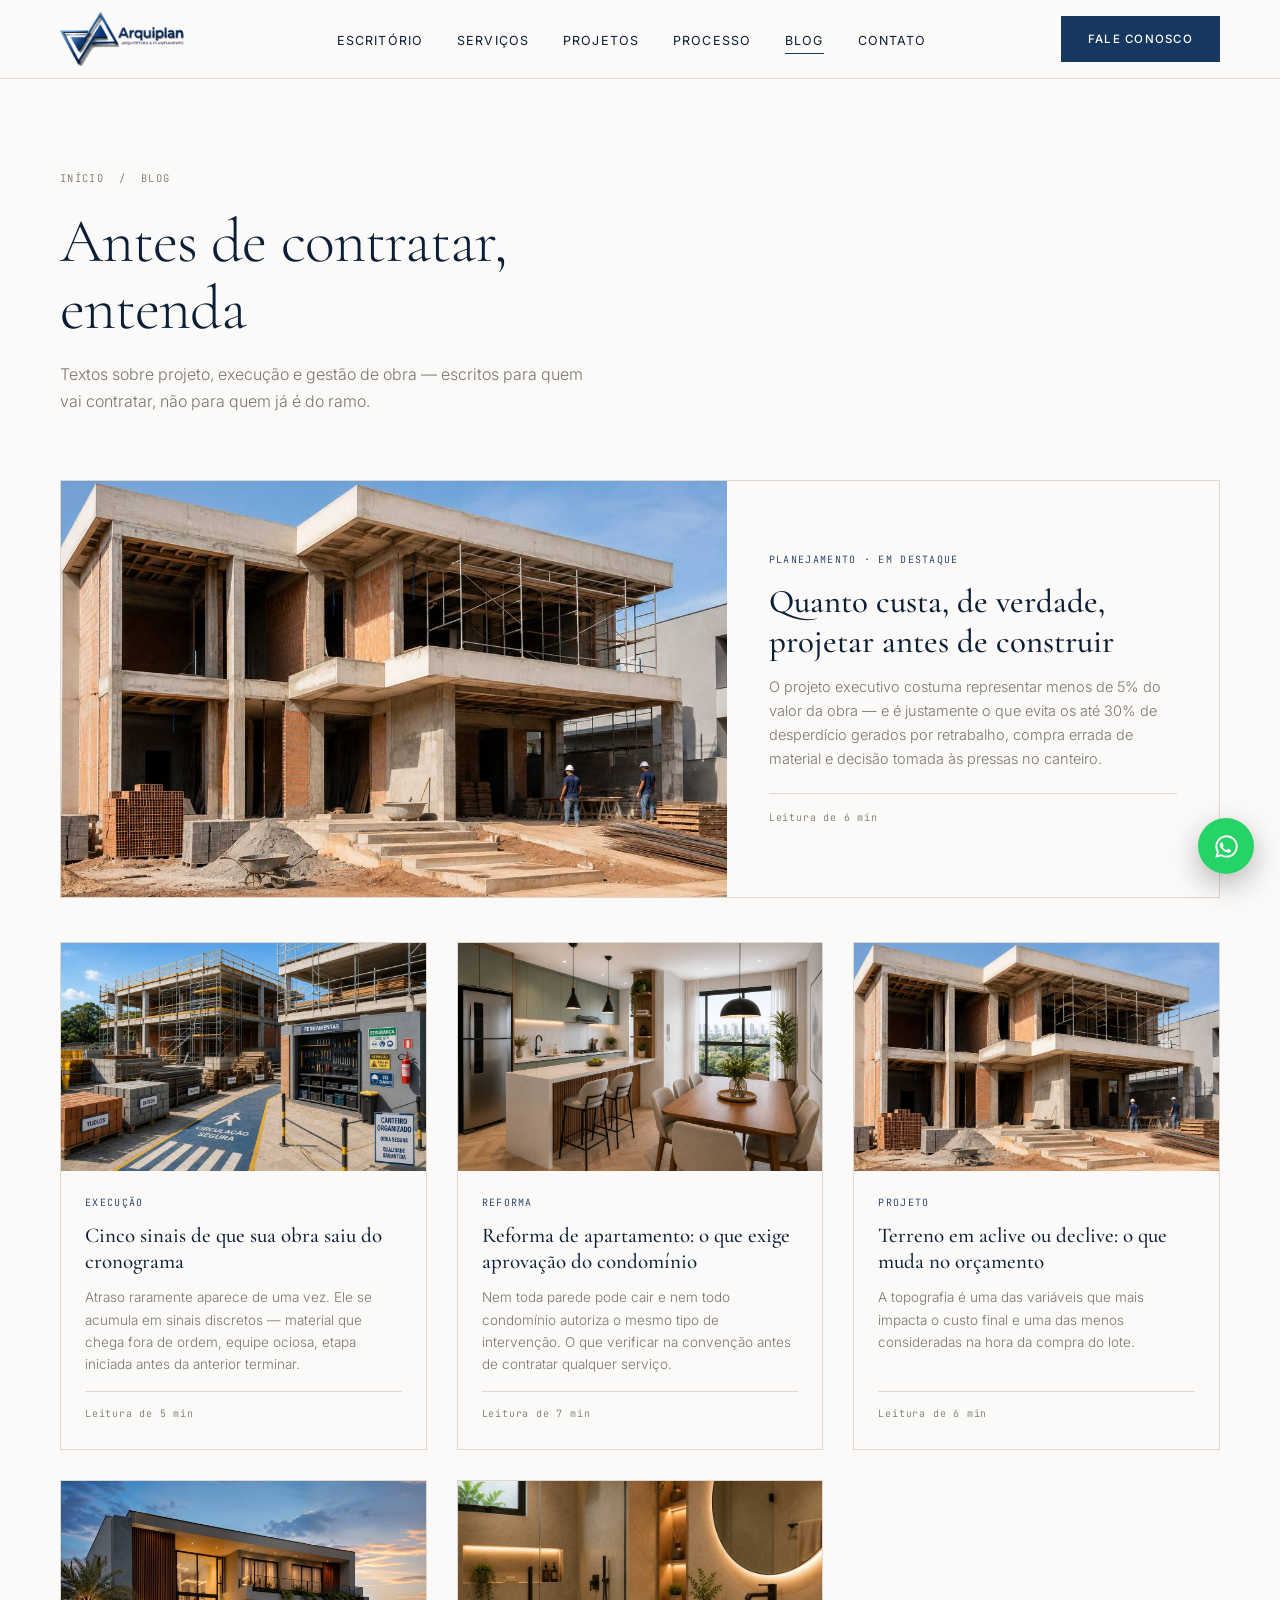
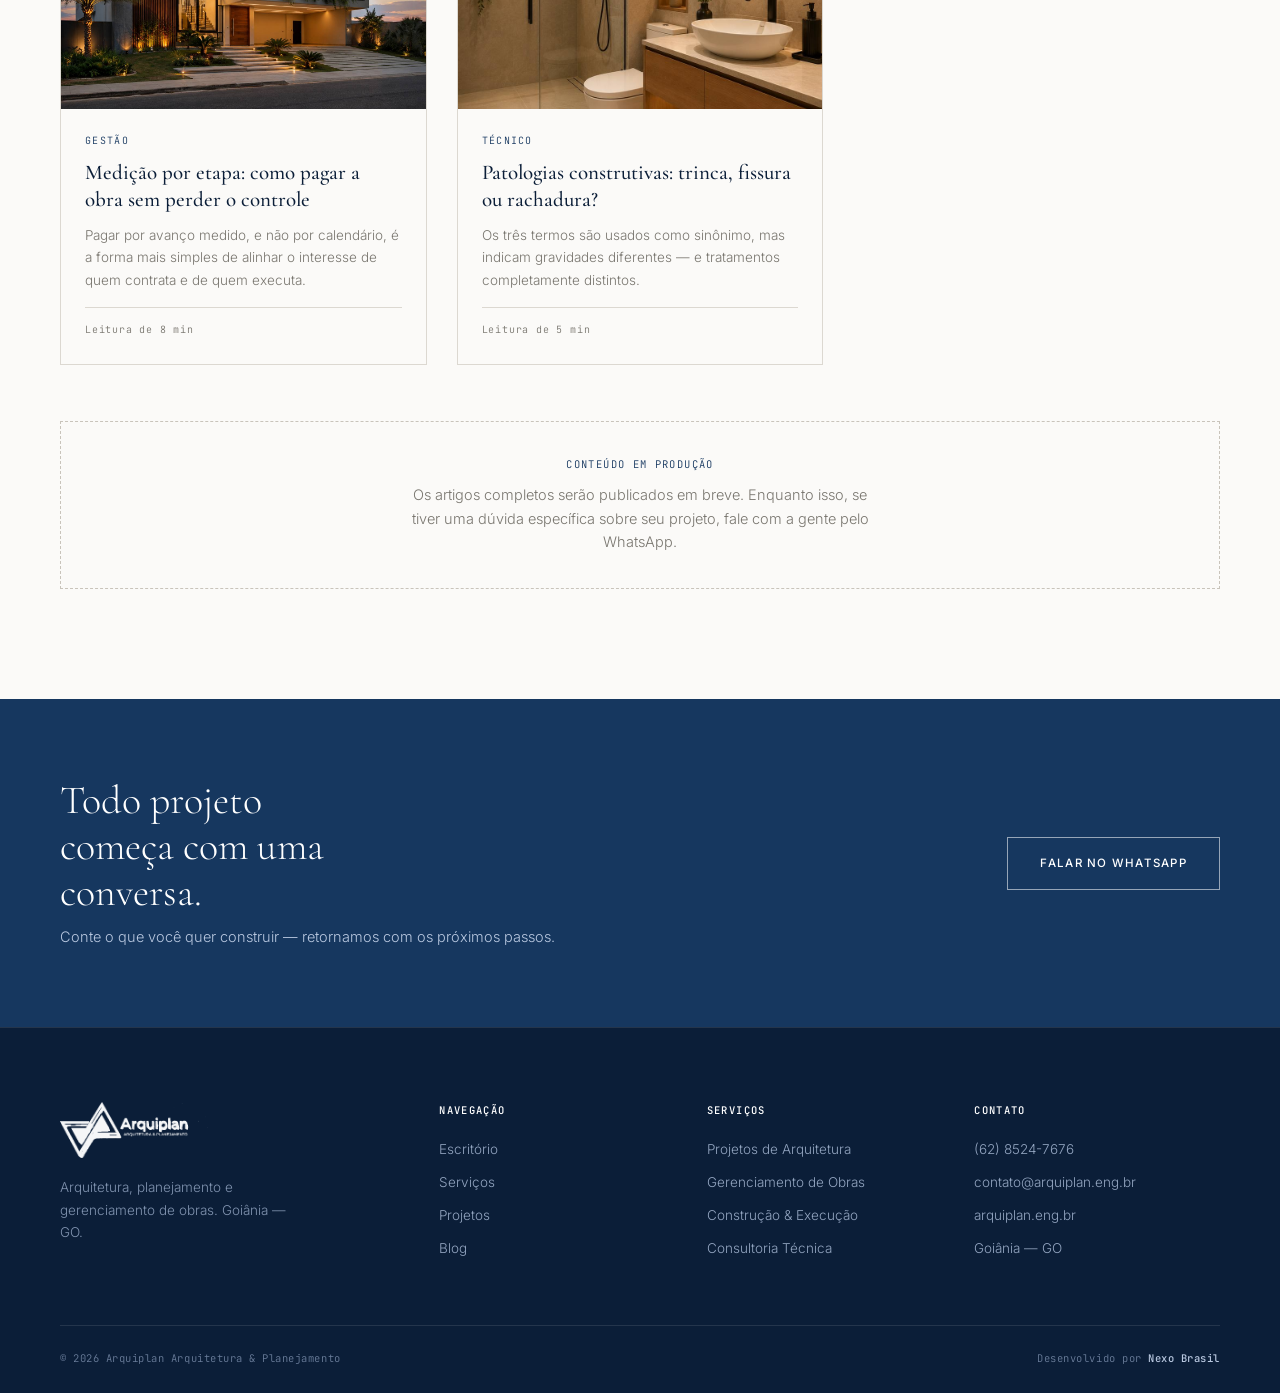
==== blog.html @ 63034d06 "Add Arquiplan site (index + blog)" ====
<!DOCTYPE html>
<html lang="pt-BR">
<head>
<meta charset="UTF-8">
<meta name="viewport" content="width=device-width, initial-scale=1.0">
<title>Blog — Arquiplan Arquitetura &amp; Planejamento</title>
<meta name="description" content="Artigos sobre projeto, execução e gestão de obras. Arquiplan — Goiânia.">
<link rel="preconnect" href="https://fonts.googleapis.com">
<link href="https://fonts.googleapis.com/css2?family=Cormorant+Garamond:ital,wght@0,300;0,400;0,500;0,600;1,300;1,400&family=Inter:wght@300;400;500;600&family=JetBrains+Mono:wght@400;500&display=swap" rel="stylesheet">
<style>

:root{
  --navy:#16375F; --navy-d:#0B1E38; --navy-l:#2E5B94;
  --paper:#FBFAF8; --paper-2:#F2F0EC; --line:#DCD8D1; --line-2:#C9C4BB;
  --ink:#1C1F24; 
  --muted:#79766F;
  --serif:'Cormorant Garamond',Georgia,serif;
  --sans:'Inter',-apple-system,sans-serif;
  --mono:'JetBrains Mono',monospace;
}
*{margin:0;padding:0;box-sizing:border-box}
html{scroll-behavior:smooth}
body{font-family:var(--sans);background:var(--paper);color:var(--ink);line-height:1.65;font-weight:300;overflow-x:hidden;-webkit-font-smoothing:antialiased}
img{max-width:100%;display:block}
a{text-decoration:none;color:inherit}
.wrap{max-width:1240px;margin:0 auto;padding:0 40px}
::selection{background:var(--navy);color:#fff}

/* ---- malha de prancha ---- */
.blueprint{position:absolute;inset:0;pointer-events:none;opacity:.055;
  background-image:linear-gradient(var(--navy) .5px,transparent .5px),linear-gradient(90deg,var(--navy) .5px,transparent .5px);
  background-size:48px 48px}

/* ---- índice técnico (numeração) ---- */
.idx{font-family:var(--mono);font-size:11px;letter-spacing:.12em;color:var(--navy);opacity:.75;font-weight:500}

/* ---- HEADER ---- */
header{position:fixed;top:0;left:0;right:0;z-index:100;background:rgba(251,250,248,.94);backdrop-filter:blur(12px);border-bottom:1px solid var(--line);transition:.3s}
.nav{display:flex;align-items:center;justify-content:space-between;max-width:1240px;margin:0 auto;padding:12px 40px;gap:24px}
.brand img{height:54px;width:auto}
nav ul{list-style:none;display:flex;gap:34px}
nav a{font-size:12.5px;letter-spacing:.09em;text-transform:uppercase;font-weight:400;color:var(--navy-d);position:relative;padding:6px 0;white-space:nowrap}
nav a::after{content:'';position:absolute;left:0;bottom:0;width:0;height:1px;background:var(--navy);transition:.35s}
nav a:hover::after,nav a.on::after{width:100%}
.btn{display:inline-flex;align-items:center;gap:9px;padding:13px 26px;font-size:11.5px;font-weight:500;letter-spacing:.11em;text-transform:uppercase;transition:.28s;border:1px solid transparent;font-family:var(--sans);cursor:pointer}
.b-solid{background:var(--navy);color:#fff}
.b-solid:hover{background:var(--navy-d)}
.b-line{border-color:var(--navy);color:var(--navy)}
.b-line:hover{background:var(--navy);color:#fff}
.b-white{border-color:rgba(255,255,255,.55);color:#fff}
.b-white:hover{background:#fff;color:var(--navy)}
.burger{display:none;flex-direction:column;gap:5px;cursor:pointer;padding:6px}
.burger span{width:22px;height:1.5px;background:var(--navy-d)}

/* ---- HERO ---- */
.hero{position:relative;min-height:100vh;display:flex;align-items:flex-end;padding-top:80px;overflow:hidden}
.hero-bg{position:absolute;inset:0;z-index:0}
.hero-bg img{width:100%;height:100%;object-fit:cover}
.hero-bg::after{content:'';position:absolute;inset:0;background:linear-gradient(180deg,rgba(11,30,56,.55) 0%,rgba(11,30,56,.25) 35%,rgba(11,30,56,.82) 100%)}
.hero-in{position:relative;z-index:2;width:100%;padding:0 40px 74px;max-width:1240px;margin:0 auto}
.hero-tag{display:flex;align-items:center;gap:14px;margin-bottom:26px}
.hero-tag span{font-family:var(--mono);font-size:11px;letter-spacing:.2em;text-transform:uppercase;color:#C3D2E6}
.hero-tag i{display:block;width:44px;height:1px;background:#C3D2E6;opacity:.7}
.hero h1{font-family:var(--serif);font-weight:300;font-size:clamp(40px,6vw,76px);color:#fff;line-height:1.04;letter-spacing:-.015em;max-width:15ch;margin-bottom:26px}
.hero h1 em{font-style:italic;color:#DCC79A}
.hero p{color:#D5DEEA;font-size:16.5px;max-width:52ch;margin-bottom:38px;font-weight:300}
.hero-cta{display:flex;gap:14px;flex-wrap:wrap}
.scroll-hint{position:absolute;right:22px;bottom:100px;z-index:3;writing-mode:vertical-rl;font-family:var(--mono);font-size:10.5px;letter-spacing:.24em;text-transform:uppercase;color:rgba(255,255,255,.6)}

/* ---- faixa de dados ---- */
.strip{background:var(--navy-d);border-top:1px solid rgba(255,255,255,.1)}
.strip .wrap{display:grid;grid-template-columns:repeat(4,1fr);gap:1px;background:rgba(255,255,255,.08);padding:0}
.st{background:var(--navy-d);padding:26px 26px}
.st b{display:block;font-family:var(--serif);font-size:31px;color:#fff;font-weight:400;line-height:1}
.st span{font-family:var(--mono);font-size:10px;letter-spacing:.13em;text-transform:uppercase;color:#8FA3BF;margin-top:7px;display:block}

/* ---- SECTION ---- */
section{padding:118px 0;position:relative}
.shead{display:grid;grid-template-columns:auto 1fr;gap:34px;align-items:start;margin-bottom:58px}
.shead .num{font-family:var(--mono);font-size:11.5px;letter-spacing:.1em;color:var(--navy);padding-top:12px;border-top:1px solid var(--navy);opacity:.8}
.shead h2{font-family:var(--serif);font-size:clamp(30px,4vw,46px);font-weight:300;color:var(--navy-d);line-height:1.12;letter-spacing:-.01em;max-width:20ch}
.shead p{color:var(--muted);font-size:15.5px;margin-top:16px;max-width:56ch}

/* ---- SOBRE ---- */
#sobre{background:var(--paper)}
.sobre{display:grid;grid-template-columns:1.05fr .95fr;gap:76px;align-items:center}
.sobre-txt p{color:#4A4F57;margin-bottom:17px;font-size:15.5px}
.fig{position:relative}
.fig img{width:100%}
.fig figcaption{font-family:var(--mono);font-size:10.5px;letter-spacing:.09em;color:var(--muted);margin-top:12px;text-transform:uppercase}
.fig::before{content:'';position:absolute;top:-14px;left:-14px;width:64px;height:64px;border-top:1px solid var(--navy);border-left:1px solid var(--navy);opacity:.5}
.fig::after{content:'';position:absolute;bottom:26px;right:-14px;width:64px;height:64px;border-bottom:1px solid var(--navy);border-right:1px solid var(--navy);opacity:.5}
.pillars3{display:grid;grid-template-columns:repeat(3,1fr);gap:26px;margin-top:38px;padding-top:30px;border-top:1px solid var(--line)}
.pillars3 b{display:block;font-family:var(--serif);font-size:22px;font-weight:500;color:var(--navy);margin-bottom:4px}
.pillars3 span{font-family:var(--mono);font-size:10px;letter-spacing:.1em;text-transform:uppercase;color:var(--muted)}

/* ---- SERVICOS ---- */
#servicos{background:var(--paper-2)}
.srv{display:grid;grid-template-columns:repeat(2,1fr);gap:1px;background:var(--line)}
.srv-i{background:var(--paper);padding:44px 40px;position:relative;transition:.3s;min-height:250px;display:flex;flex-direction:column}
.srv-i:hover{background:#fff}
.srv-i .idx{margin-bottom:20px}
.srv-i h3{font-family:var(--serif);font-size:26px;font-weight:500;color:var(--navy-d);margin-bottom:12px}
.srv-i p{color:var(--muted);font-size:14.5px;flex:1}
.srv-i .glyph{position:absolute;top:36px;right:36px;opacity:.16}

/* ---- OBRAS ---- */
#obras{background:var(--paper)}
.filters{display:flex;gap:0;margin-bottom:40px;border-bottom:1px solid var(--line)}
.fb{padding:12px 22px;font-family:var(--mono);font-size:11px;letter-spacing:.1em;text-transform:uppercase;color:var(--muted);cursor:pointer;border-bottom:1px solid transparent;margin-bottom:-1px;transition:.25s}
.fb.on,.fb:hover{color:var(--navy);border-bottom-color:var(--navy)}
.proj{display:grid;grid-template-columns:repeat(2,1fr);gap:34px}
.pc{cursor:pointer;position:relative;background:var(--paper)}
.pc-img{position:relative;overflow:hidden;aspect-ratio:16/10;background:var(--paper-2)}
.pc-img img{width:100%;height:100%;object-fit:cover;transition:transform .8s cubic-bezier(.2,.7,.3,1)}
.pc:hover .pc-img img{transform:scale(1.045)}
.pc-badge{position:absolute;top:0;left:0;background:var(--navy);color:#fff;font-family:var(--mono);font-size:9.5px;letter-spacing:.13em;text-transform:uppercase;padding:7px 13px;z-index:2}
.pc-n{position:absolute;bottom:0;right:0;background:rgba(251,250,248,.94);font-family:var(--mono);font-size:10px;letter-spacing:.1em;color:var(--navy);padding:7px 12px;z-index:2}
.pc-b{padding:20px 2px 0;display:flex;justify-content:space-between;align-items:flex-start;gap:16px;border-top:1px solid var(--line);margin-top:16px}
.pc-b h3{font-family:var(--serif);font-size:24px;font-weight:500;color:var(--navy-d);line-height:1.2}
.pc-b .meta{font-family:var(--mono);font-size:10.5px;letter-spacing:.07em;color:var(--muted);margin-top:6px;text-transform:uppercase}
.pc-b .go{font-family:var(--mono);font-size:10.5px;letter-spacing:.1em;color:var(--navy);white-space:nowrap;padding-top:6px}

/* ---- LIGHTBOX ---- */
.lb{position:fixed;inset:0;background:#0B1E38;z-index:200;display:none;flex-direction:column}
.lb.on{display:flex}
.lb-top{display:flex;justify-content:space-between;align-items:center;padding:22px 40px;border-bottom:1px solid rgba(255,255,255,.13);flex-wrap:wrap;gap:12px}
.lb-top h3{font-family:var(--serif);font-size:25px;color:#fff;font-weight:400}
.lb-top .m{font-family:var(--mono);font-size:10.5px;letter-spacing:.1em;color:#8FA3BF;text-transform:uppercase;margin-top:3px}
.lb-x{background:none;border:1px solid rgba(255,255,255,.35);color:#fff;width:42px;height:42px;font-size:19px;cursor:pointer;transition:.25s;flex-shrink:0}
.lb-x:hover{background:#fff;color:var(--navy-d)}
.lb-stage{flex:1;display:flex;align-items:center;justify-content:center;padding:26px 40px;min-height:0;position:relative}
.lb-stage img{max-width:100%;max-height:100%;object-fit:contain}
.lb-nav{background:rgba(255,255,255,.1);border:none;color:#fff;width:46px;height:46px;font-size:20px;cursor:pointer;position:absolute;top:50%;transform:translateY(-50%);transition:.25s}
.lb-nav:hover{background:rgba(255,255,255,.25)}
.lb-nav.prev{left:14px}.lb-nav.next{right:14px}
.lb-thumbs{display:flex;gap:9px;padding:16px 40px 26px;overflow-x:auto;justify-content:center;flex-wrap:wrap}
.lb-thumbs img{width:80px;height:54px;object-fit:cover;opacity:.4;cursor:pointer;transition:.25s;border:1px solid transparent}
.lb-thumbs img.on,.lb-thumbs img:hover{opacity:1;border-color:#fff}

/* ---- PROCESSO ---- */
#processo{background:var(--navy-d);color:#fff;overflow:hidden}
#processo .shead h2{color:#fff}
#processo .shead .num{color:#DCC79A;border-color:#DCC79A}
#processo .shead p{color:#9DB0CA}
.steps{display:grid;grid-template-columns:repeat(4,1fr);gap:1px;background:rgba(255,255,255,.14);border-top:1px solid rgba(255,255,255,.14)}
.step{background:var(--navy-d);padding:34px 26px 30px}
.step .n{font-family:var(--mono);font-size:11px;color:#DCC79A;letter-spacing:.12em;margin-bottom:16px}
.step h4{font-family:var(--serif);font-size:22px;font-weight:400;margin-bottom:9px}
.step p{color:#9DB0CA;font-size:13.5px}

/* ---- CTA ---- */
.cta{background:var(--navy);padding:84px 0;position:relative;overflow:hidden}
.cta .wrap{display:flex;justify-content:space-between;align-items:center;gap:34px;flex-wrap:wrap;position:relative;z-index:2}
.cta h3{font-family:var(--serif);font-size:clamp(27px,3.4vw,40px);color:#fff;font-weight:300;max-width:17ch;line-height:1.15}
.cta p{color:#B9C8E0;margin-top:10px;font-size:14.5px}

/* ---- FOOTER ---- */
footer{background:var(--navy-d);color:#93A5C0;padding:74px 0 26px;border-top:1px solid rgba(255,255,255,.1)}
.fg{display:grid;grid-template-columns:1.5fr 1fr 1fr 1.1fr;gap:44px;margin-bottom:54px}
.fg img{height:56px;margin-bottom:18px;opacity:.96}
.fg p{font-size:13.5px;max-width:30ch;color:#8093AF}
footer h4{color:#fff;font-family:var(--mono);font-size:10.5px;letter-spacing:.13em;text-transform:uppercase;margin-bottom:18px;font-weight:500}
footer ul{list-style:none}
footer li{margin-bottom:11px;font-size:13.5px}
footer a:hover{color:#fff}
.fb2{border-top:1px solid rgba(255,255,255,.1);padding-top:24px;display:flex;justify-content:space-between;gap:12px;flex-wrap:wrap;font-family:var(--mono);font-size:10.5px;letter-spacing:.05em;color:#6B7E9B}
.fb2 b{color:#B9C8E0;font-weight:500}


/* ---- BLOG ---- */
#blog{background:var(--paper-2)}
.bgrid{display:grid;grid-template-columns:repeat(3,1fr);gap:30px}
.bpost{background:var(--paper);border:1px solid var(--line);display:flex;flex-direction:column;transition:.3s}
.bpost:hover{background:#fff;transform:translateY(-3px)}
.bpost .im{aspect-ratio:16/10;overflow:hidden;background:var(--paper-2)}
.bpost .im img{width:100%;height:100%;object-fit:cover;transition:transform .7s cubic-bezier(.2,.7,.3,1)}
.bpost:hover .im img{transform:scale(1.05)}
.bpost .bd{padding:24px 24px 26px;display:flex;flex-direction:column;flex:1}
.bpost .cat{font-family:var(--mono);font-size:10px;letter-spacing:.13em;text-transform:uppercase;color:var(--navy);margin-bottom:11px}
.bpost h3{font-family:var(--serif);font-size:21px;font-weight:500;color:var(--navy-d);line-height:1.28;margin-bottom:10px}
.bpost p{color:var(--muted);font-size:13.5px;flex:1}
.bpost .dt{font-family:var(--mono);font-size:10px;letter-spacing:.08em;color:var(--muted);margin-top:16px;padding-top:14px;border-top:1px solid var(--line)}

/* ---- CONTATO / FORM ---- */
#contato-sec{background:var(--paper)}
.ct{display:grid;grid-template-columns:.85fr 1.15fr;gap:66px;align-items:start}
.ct-info h3{font-family:var(--serif);font-size:27px;font-weight:400;color:var(--navy-d);margin-bottom:16px;line-height:1.25}
.ct-info>p{color:var(--muted);font-size:14.5px;margin-bottom:32px}
.ct-item{padding:17px 0;border-top:1px solid var(--line)}
.ct-item .k{font-family:var(--mono);font-size:10px;letter-spacing:.12em;text-transform:uppercase;color:var(--muted);margin-bottom:5px}
.ct-item .v{font-size:15px;color:var(--navy-d)}
.ct-item a:hover{color:var(--navy)}
form{display:grid;grid-template-columns:1fr 1fr;gap:20px}
.f-full{grid-column:1/-1}
.fld label{display:block;font-family:var(--mono);font-size:10px;letter-spacing:.12em;text-transform:uppercase;color:var(--muted);margin-bottom:8px}
.fld input,.fld select,.fld textarea{width:100%;background:transparent;border:none;border-bottom:1px solid var(--line-2);padding:11px 2px;font-family:var(--sans);font-size:15px;color:var(--ink);font-weight:300;transition:.25s;border-radius:0}
.fld textarea{resize:vertical;min-height:88px}
.fld input:focus,.fld select:focus,.fld textarea:focus{outline:none;border-bottom-color:var(--navy)}
.fld input::placeholder,.fld textarea::placeholder{color:#B4AFA6}
.fld select{cursor:pointer;-webkit-appearance:none;appearance:none;
  background-image:linear-gradient(45deg,transparent 50%,var(--navy) 50%),linear-gradient(135deg,var(--navy) 50%,transparent 50%);
  background-position:calc(100% - 13px) 19px,calc(100% - 8px) 19px;background-size:5px 5px;background-repeat:no-repeat}
.fld.err input,.fld.err select,.fld.err textarea{border-bottom-color:#B4463C}
.fld .msg{font-family:var(--mono);font-size:10px;color:#B4463C;margin-top:6px;display:none;letter-spacing:.05em}
.fld.err .msg{display:block}
.f-note{font-family:var(--mono);font-size:10px;letter-spacing:.05em;color:var(--muted);line-height:1.7}
@media(max-width:1000px){.bgrid{grid-template-columns:1fr}.ct{grid-template-columns:1fr;gap:44px}}
@media(max-width:640px){form{grid-template-columns:1fr}}

/* ---- WA ---- */
.wa{position:fixed;right:26px;bottom:26px;z-index:90;width:56px;height:56px;border-radius:50%;background:#25D366;display:flex;align-items:center;justify-content:center;box-shadow:0 10px 30px rgba(0,0,0,.28);transition:.25s}
.wa:hover{transform:scale(1.07)}
.wa svg{width:27px;height:27px;fill:#fff}

/* ---- reveal ---- */
.rv{opacity:0;transform:translateY(22px);transition:opacity .8s ease,transform .8s ease}
.rv.in{opacity:1;transform:none}

/* ---- RESPONSIVO ---- */
@media(max-width:1000px){
  nav{display:none}.burger{display:flex}.nav>.btn{display:none}
  .sobre{grid-template-columns:1fr;gap:44px}
  .srv,.proj{grid-template-columns:1fr}
  .steps{grid-template-columns:1fr 1fr}
  .fg{grid-template-columns:1fr 1fr}
  .strip .wrap{grid-template-columns:1fr 1fr}
}
@media(max-width:640px){
  .wrap,.nav,.hero-in{padding-left:22px;padding-right:22px}
  section{padding:76px 0}
  .shead{grid-template-columns:1fr;gap:14px}
  .brand img{height:44px}
  .hero{align-items:center;min-height:auto;padding:130px 0 0}
  .hero-in{padding-bottom:56px}
  .scroll-hint{display:none}
  .steps,.fg{grid-template-columns:1fr}
  .lb-top,.lb-stage,.lb-thumbs{padding-left:18px;padding-right:18px}
  .pc-b{flex-direction:column;gap:6px}
}
@media(prefers-reduced-motion:reduce){.rv{opacity:1;transform:none;transition:none}html{scroll-behavior:auto}}


.phead{padding:170px 0 66px;background:var(--paper);position:relative}
.phead h1{font-family:var(--serif);font-size:clamp(38px,5.4vw,62px);font-weight:300;color:var(--navy-d);line-height:1.08;max-width:16ch;letter-spacing:-.015em}
.phead .sub{color:var(--muted);font-size:16px;margin-top:18px;max-width:54ch}
.crumb{font-family:var(--mono);font-size:10.5px;letter-spacing:.13em;text-transform:uppercase;color:var(--muted);margin-bottom:22px}
.crumb a:hover{color:var(--navy)}
.feat{display:grid;grid-template-columns:1.15fr .85fr;gap:0;border:1px solid var(--line);background:var(--paper);margin-bottom:44px}
.feat-im{aspect-ratio:16/10;overflow:hidden;background:var(--paper-2)}
.feat-im img{width:100%;height:100%;object-fit:cover}
.feat-bd{padding:44px 42px;display:flex;flex-direction:column;justify-content:center}
.feat-bd .cat{font-family:var(--mono);font-size:10px;letter-spacing:.13em;text-transform:uppercase;color:var(--navy);margin-bottom:14px}
.feat-bd h2{font-family:var(--serif);font-size:clamp(25px,2.7vw,33px);font-weight:500;color:var(--navy-d);line-height:1.2;margin-bottom:14px}
.feat-bd p{color:var(--muted);font-size:14.5px}
.feat-bd .dt{font-family:var(--mono);font-size:10px;letter-spacing:.08em;color:var(--muted);margin-top:22px;padding-top:16px;border-top:1px solid var(--line)}
.soon{margin-top:56px;border:1px dashed var(--line-2);padding:34px;text-align:center}
.soon .k{font-family:var(--mono);font-size:10.5px;letter-spacing:.13em;text-transform:uppercase;color:var(--navy);margin-bottom:9px}
.soon p{color:var(--muted);font-size:14.5px;max-width:52ch;margin:0 auto}
@media(max-width:1000px){.feat{grid-template-columns:1fr}}
@media(max-width:640px){.phead{padding:130px 0 46px}.feat-bd{padding:30px 24px}}
</style>
</head>
<body>

<header>
  <div class="nav">
    <a href="index.html" class="brand"><img src="[data-uri]" alt="Arquiplan"></a>
    <nav><ul>
      <li><a href="index.html#sobre">Escritório</a></li>
      <li><a href="index.html#servicos">Serviços</a></li>
      <li><a href="index.html#obras">Projetos</a></li>
      <li><a href="index.html#processo">Processo</a></li>
      <li><a href="blog.html" class="on">Blog</a></li>
      <li><a href="index.html#contato-sec">Contato</a></li>
    </ul></nav>
    <a class="btn b-solid wl" data-m="Olá! Vim pelo blog da Arquiplan e gostaria de conversar sobre um projeto.">Fale Conosco</a>
    <div class="burger" id="bg"><span></span><span></span><span></span></div>
  </div>
</header>

<div id="mm" style="position:fixed;inset:0;background:var(--navy-d);z-index:99;display:none;flex-direction:column;align-items:center;justify-content:center;gap:30px">
  <a href="index.html#sobre" class="mn" style="color:#fff;font-family:var(--serif);font-size:27px">Escritório</a>
  <a href="index.html#servicos" class="mn" style="color:#fff;font-family:var(--serif);font-size:27px">Serviços</a>
  <a href="index.html#obras" class="mn" style="color:#fff;font-family:var(--serif);font-size:27px">Projetos</a>
  <a href="blog.html" class="mn" style="color:#fff;font-family:var(--serif);font-size:27px">Blog</a>
  <a href="index.html#contato-sec" class="mn" style="color:#fff;font-family:var(--serif);font-size:27px">Contato</a>
</div>

<div class="phead">
  <div class="blueprint"></div>
  <div class="wrap" style="position:relative">
    <div class="crumb"><a href="index.html">Início</a> &nbsp;/&nbsp; Blog</div>
    <h1>Antes de contratar, entenda</h1>
    <p class="sub">Textos sobre projeto, execução e gestão de obra — escritos para quem vai contratar, não para quem já é do ramo.</p>
  </div>
</div>

<section style="padding:0 0 110px">
  <div class="wrap">
    <article class="feat rv">
      <div class="feat-im"><img src="[data-uri]" alt=""></div>
      <div class="feat-bd">
        <div class="cat">Planejamento · Em destaque</div>
        <h2>Quanto custa, de verdade, projetar antes de construir</h2>
        <p>O projeto executivo costuma representar menos de 5% do valor da obra — e é justamente o que evita os até 30% de desperdício gerados por retrabalho, compra errada de material e decisão tomada às pressas no canteiro.</p>
        <div class="dt">Leitura de 6 min</div>
      </div>
    </article>
    <div class="bgrid rv">
      <article class="bpost">
        <div class="im"><img src="[data-uri]" alt=""></div>
        <div class="bd"><div class="cat">Execução</div>
          <h3>Cinco sinais de que sua obra saiu do cronograma</h3><p>Atraso raramente aparece de uma vez. Ele se acumula em sinais discretos — material que chega fora de ordem, equipe ociosa, etapa iniciada antes da anterior terminar.</p>
          <div class="dt">Leitura de 5 min</div></div>
      </article>
      <article class="bpost">
        <div class="im"><img src="[data-uri]" alt=""></div>
        <div class="bd"><div class="cat">Reforma</div>
          <h3>Reforma de apartamento: o que exige aprovação do condomínio</h3><p>Nem toda parede pode cair e nem todo condomínio autoriza o mesmo tipo de intervenção. O que verificar na convenção antes de contratar qualquer serviço.</p>
          <div class="dt">Leitura de 7 min</div></div>
      </article>
      <article class="bpost">
        <div class="im"><img src="[data-uri]" alt=""></div>
        <div class="bd"><div class="cat">Projeto</div>
          <h3>Terreno em aclive ou declive: o que muda no orçamento</h3><p>A topografia é uma das variáveis que mais impacta o custo final e uma das menos consideradas na hora da compra do lote.</p>
          <div class="dt">Leitura de 6 min</div></div>
      </article>
      <article class="bpost">
        <div class="im"><img src="[data-uri]" alt=""></div>
        <div class="bd"><div class="cat">Gestão</div>
          <h3>Medição por etapa: como pagar a obra sem perder o controle</h3><p>Pagar por avanço medido, e não por calendário, é a forma mais simples de alinhar o interesse de quem contrata e de quem executa.</p>
          <div class="dt">Leitura de 8 min</div></div>
      </article>
      <article class="bpost">
        <div class="im"><img src="[data-uri]" alt=""></div>
        <div class="bd"><div class="cat">Técnico</div>
          <h3>Patologias construtivas: trinca, fissura ou rachadura?</h3><p>Os três termos são usados como sinônimo, mas indicam gravidades diferentes — e tratamentos completamente distintos.</p>
          <div class="dt">Leitura de 5 min</div></div>
      </article>
    </div>
    <div class="soon rv">
      <div class="k">Conteúdo em produção</div>
      <p>Os artigos completos serão publicados em breve. Enquanto isso, se tiver uma dúvida específica sobre seu projeto, fale com a gente pelo WhatsApp.</p>
    </div>
  </div>
</section>

<section class="cta" style="padding:78px 0">
  <div class="blueprint" style="opacity:.07"></div>
  <div class="wrap">
    <div><h3>Todo projeto começa com uma conversa.</h3>
    <p>Conte o que você quer construir — retornamos com os próximos passos.</p></div>
    <a class="btn b-white wl" data-m="Olá! Vim pelo blog da Arquiplan e gostaria de conversar sobre um projeto." style="padding:16px 32px">Falar no WhatsApp</a>
  </div>
</section>

<footer>
  <div class="wrap">
    <div class="fg">
      <div><img src="[data-uri]" alt="Arquiplan">
        <p>Arquitetura, planejamento e gerenciamento de obras. Goiânia — GO.</p></div>
      <div><h4>Navegação</h4><ul>
        <li><a href="index.html#sobre">Escritório</a></li>
        <li><a href="index.html#servicos">Serviços</a></li>
        <li><a href="index.html#obras">Projetos</a></li>
        <li><a href="blog.html">Blog</a></li>
      </ul></div>
      <div><h4>Serviços</h4><ul>
        <li><a href="index.html#servicos">Projetos de Arquitetura</a></li>
        <li><a href="index.html#servicos">Gerenciamento de Obras</a></li>
        <li><a href="index.html#servicos">Construção &amp; Execução</a></li>
        <li><a href="index.html#servicos">Consultoria Técnica</a></li>
      </ul></div>
      <div><h4>Contato</h4><ul>
        <li><a class="wl" data-m="Olá! Vim pelo site da Arquiplan.">(62) 8524-7676</a></li>
        <li><a href="mailto:contato@arquiplan.eng.br">contato@arquiplan.eng.br</a></li>
        <li>arquiplan.eng.br</li>
        <li>Goiânia — GO</li>
      </ul></div>
    </div>
    <div class="fb2">
      <span>© 2026 Arquiplan Arquitetura &amp; Planejamento</span>
      <span>Desenvolvido por <b>Nexo Brasil</b></span>
    </div>
  </div>
</footer>

<a class="wa wl" data-m="Olá! Vim pelo blog da Arquiplan.">
<svg viewBox="0 0 24 24"><path d="M12.04 2C6.58 2 2.13 6.45 2.13 11.91c0 1.75.46 3.48 1.32 5L2 22l5.25-1.38a9.9 9.9 0 004.79 1.22h.01c5.46 0 9.9-4.45 9.9-9.91 0-2.64-1.03-5.13-2.9-7C17.18 3.03 14.68 2 12.04 2m0 1.67c2.2 0 4.27.86 5.82 2.42a8.19 8.19 0 012.42 5.82c0 4.55-3.7 8.24-8.25 8.24a8.2 8.2 0 01-4.19-1.15l-.3-.18-3.12.82.83-3.04-.2-.31a8.18 8.18 0 01-1.26-4.38c0-4.55 3.7-8.24 8.25-8.24m-4.54 4.7c-.16 0-.42.06-.64.3-.22.24-.85.83-.85 2.02s.87 2.35.99 2.51c.12.16 1.7 2.7 4.19 3.7 2.07.82 2.49.66 2.94.62.45-.04 1.44-.59 1.65-1.16.2-.57.2-1.06.14-1.16-.06-.1-.22-.16-.46-.28-.24-.12-1.44-.71-1.66-.79-.22-.08-.39-.12-.55.12-.16.24-.63.79-.77.95-.14.16-.28.18-.52.06-.24-.12-1.01-.37-1.93-1.19-.71-.63-1.19-1.42-1.33-1.66-.14-.24-.02-.37.1-.49.11-.11.24-.28.36-.42.12-.14.16-.24.24-.4.08-.16.04-.3-.02-.42-.06-.12-.55-1.35-.76-1.84-.2-.48-.4-.42-.55-.42h-.47z"/></svg>
</a>

<script>
const NUM='556285247676';
document.querySelectorAll('.wl').forEach(e=>{
  e.href='https://wa.me/'+NUM+'?text='+encodeURIComponent(e.dataset.m||'Olá! Vim pelo site da Arquiplan.');
  e.target='_blank';e.rel='noopener';});
const bg=document.getElementById('bg'),mm=document.getElementById('mm');
bg.onclick=()=>mm.style.display=mm.style.display==='flex'?'none':'flex';
document.querySelectorAll('.mn').forEach(a=>a.onclick=()=>mm.style.display='none');
setTimeout(()=>document.querySelectorAll('.rv:not(.in)').forEach(e=>e.classList.add('in')),1200);
try{const io=new IntersectionObserver(en=>en.forEach(e=>{if(e.isIntersecting){e.target.classList.add('in');io.unobserve(e.target)}}),{threshold:.08});
document.querySelectorAll('.rv').forEach(e=>io.observe(e));}catch(err){document.querySelectorAll('.rv').forEach(e=>e.classList.add('in'))}
</script>
</body></html>
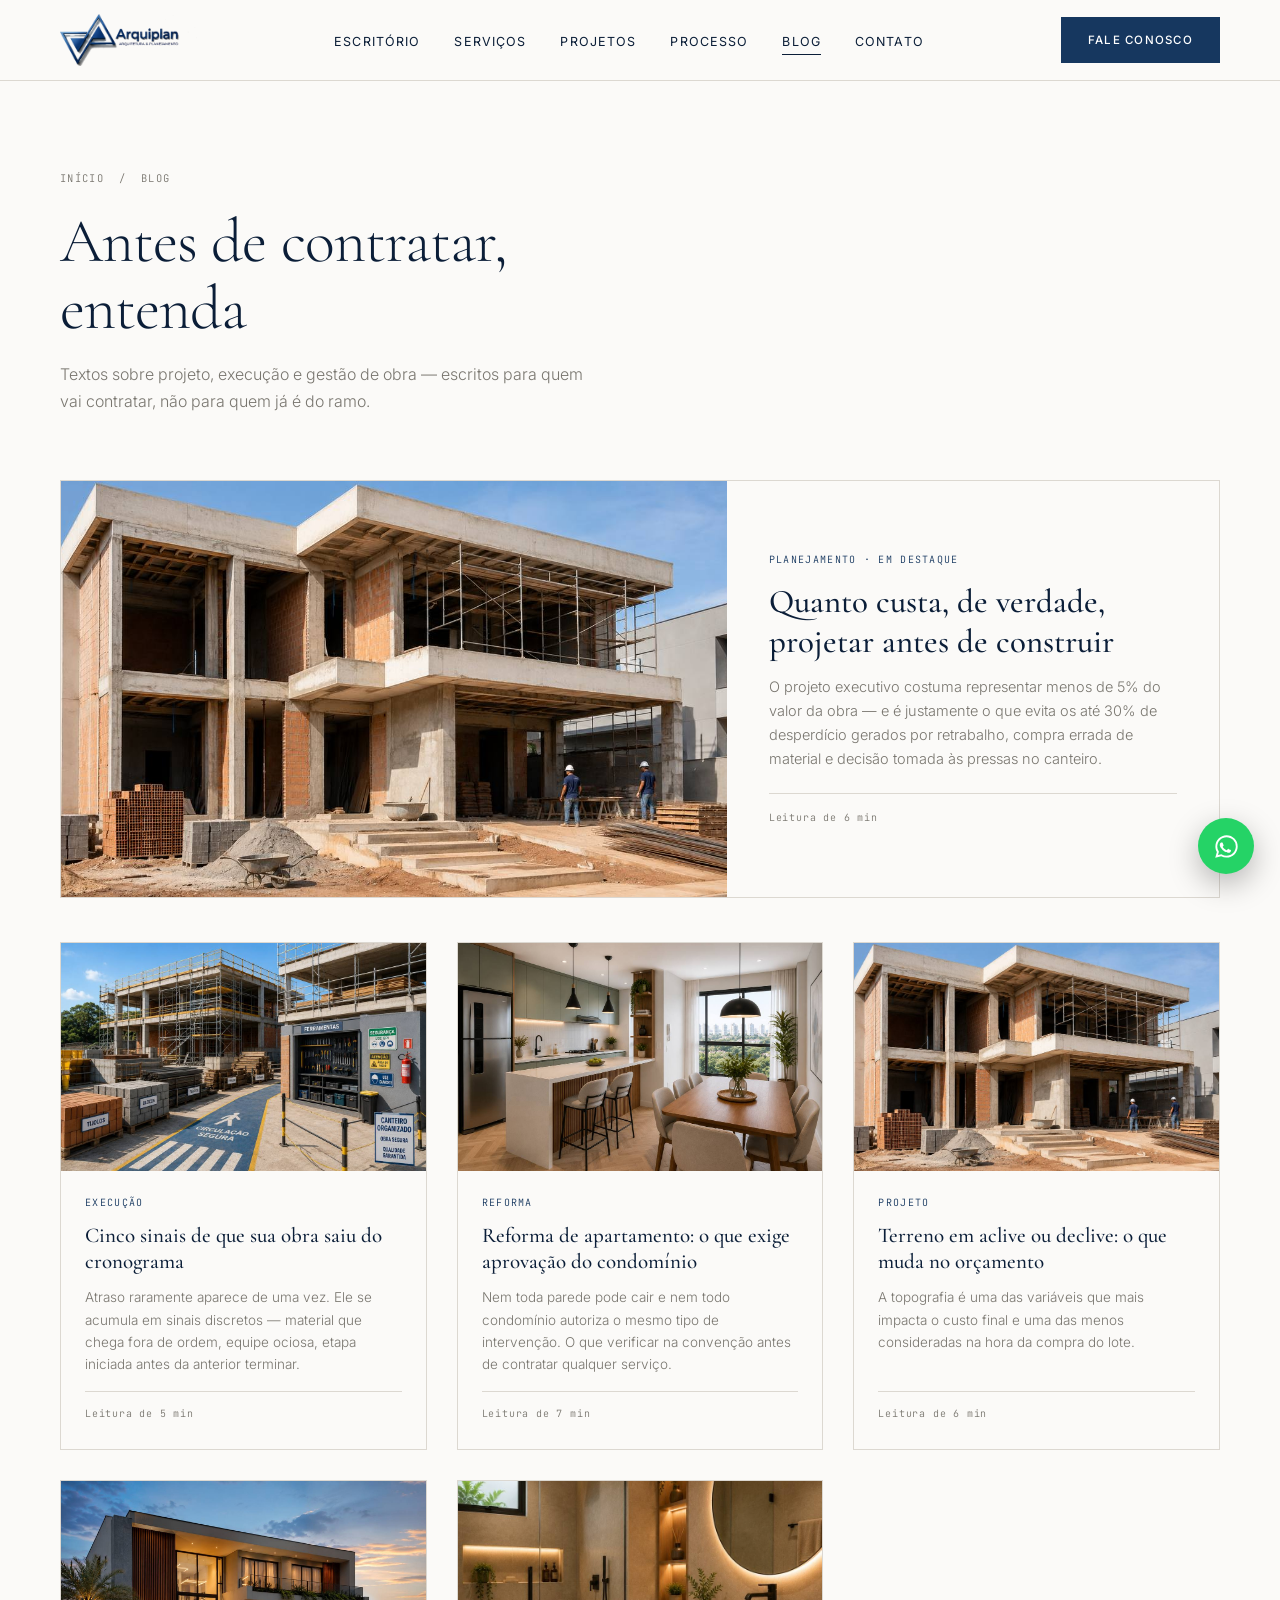
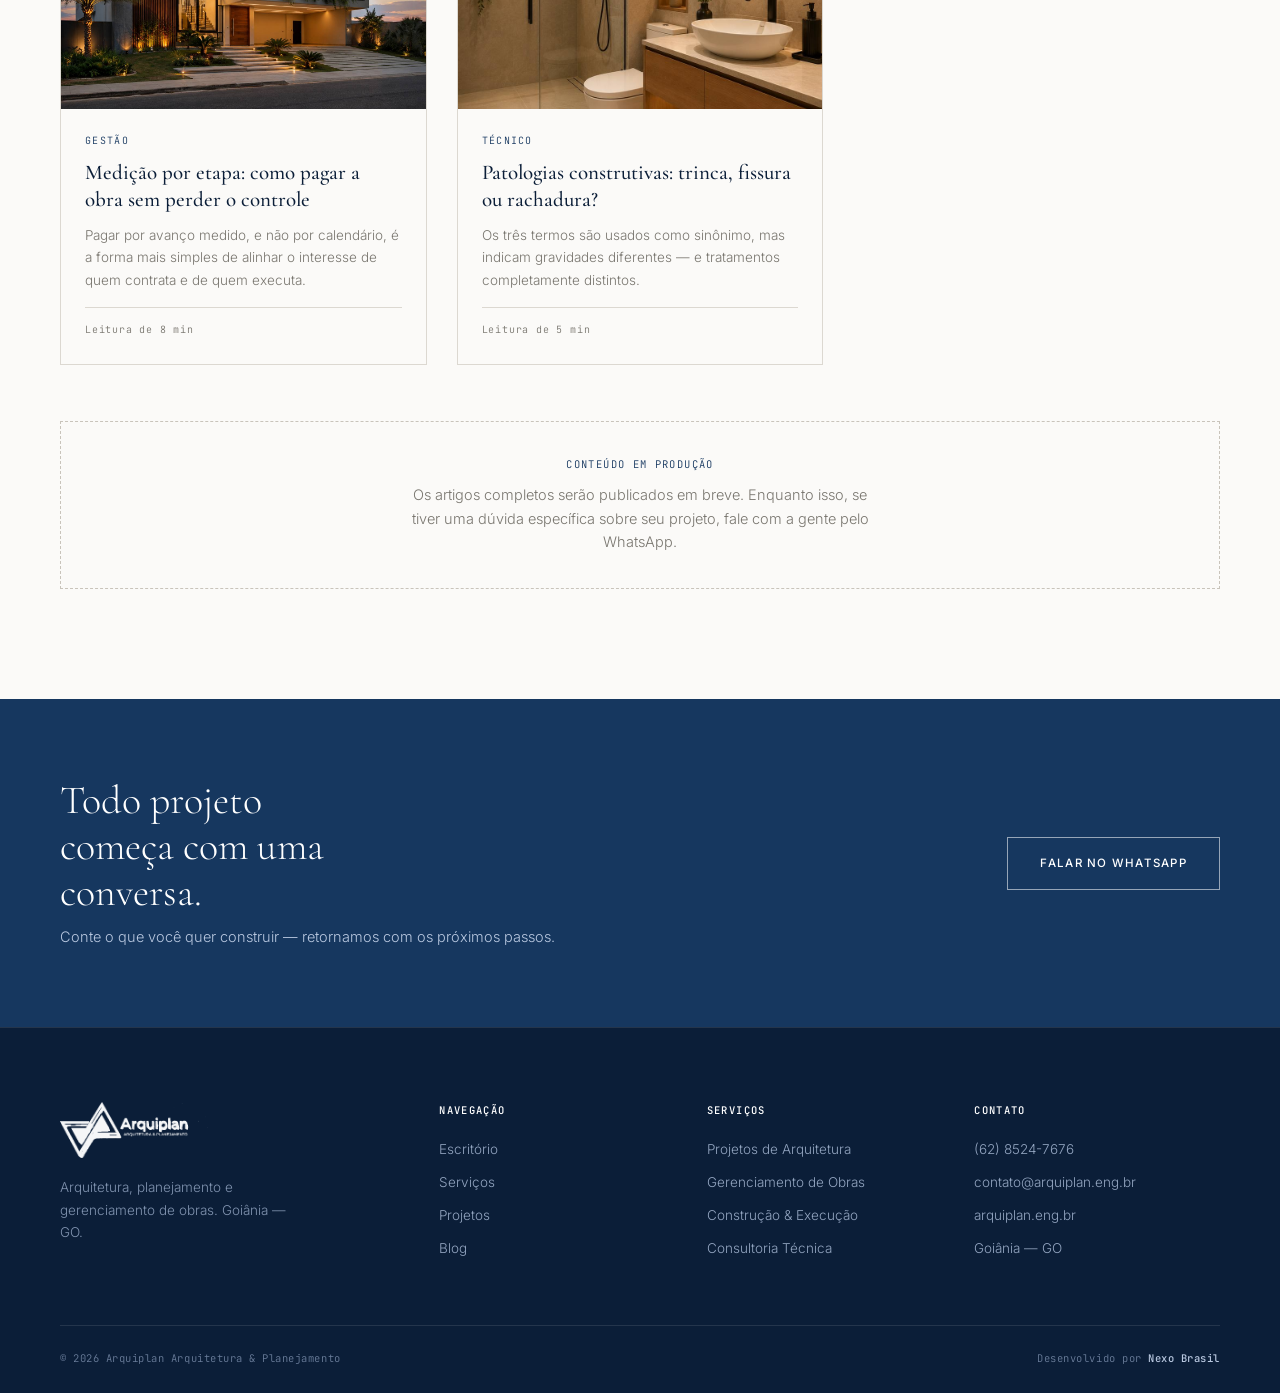
==== commit b0f52327: "Simplify site: externalize images, share CSS/JS between pages Extracted 14 base64-embedded images to" ====
--- a/blog.html
+++ b/blog.html
@@ -7,239 +7,18 @@
 <meta name="description" content="Artigos sobre projeto, execução e gestão de obras. Arquiplan — Goiânia.">
 <link rel="preconnect" href="https://fonts.googleapis.com">
 <link href="https://fonts.googleapis.com/css2?family=Cormorant+Garamond:ital,wght@0,300;0,400;0,500;0,600;1,300;1,400&family=Inter:wght@300;400;500;600&family=JetBrains+Mono:wght@400;500&display=swap" rel="stylesheet">
+<link rel="stylesheet" href="style.css">
 <style>
+/* ---- page-specific: blog hero variant, featured article + coming-soon blocks ---- */
+.hero{min-height:100vh;padding-top:80px}
+.hero-tag i{width:44px}
+.scroll-hint{left:auto;right:22px;bottom:100px;writing-mode:vertical-rl;letter-spacing:.24em}
+.scroll-hint .ln2{display:none}
 
-:root{
-  --navy:#16375F; --navy-d:#0B1E38; --navy-l:#2E5B94;
-  --paper:#FBFAF8; --paper-2:#F2F0EC; --line:#DCD8D1; --line-2:#C9C4BB;
-  --ink:#1C1F24; 
-  --muted:#79766F;
-  --serif:'Cormorant Garamond',Georgia,serif;
-  --sans:'Inter',-apple-system,sans-serif;
-  --mono:'JetBrains Mono',monospace;
-}
-*{margin:0;padding:0;box-sizing:border-box}
-html{scroll-behavior:smooth}
-body{font-family:var(--sans);background:var(--paper);color:var(--ink);line-height:1.65;font-weight:300;overflow-x:hidden;-webkit-font-smoothing:antialiased}
-img{max-width:100%;display:block}
-a{text-decoration:none;color:inherit}
-.wrap{max-width:1240px;margin:0 auto;padding:0 40px}
-::selection{background:var(--navy);color:#fff}
-
-/* ---- malha de prancha ---- */
-.blueprint{position:absolute;inset:0;pointer-events:none;opacity:.055;
-  background-image:linear-gradient(var(--navy) .5px,transparent .5px),linear-gradient(90deg,var(--navy) .5px,transparent .5px);
-  background-size:48px 48px}
-
-/* ---- índice técnico (numeração) ---- */
-.idx{font-family:var(--mono);font-size:11px;letter-spacing:.12em;color:var(--navy);opacity:.75;font-weight:500}
-
-/* ---- HEADER ---- */
-header{position:fixed;top:0;left:0;right:0;z-index:100;background:rgba(251,250,248,.94);backdrop-filter:blur(12px);border-bottom:1px solid var(--line);transition:.3s}
-.nav{display:flex;align-items:center;justify-content:space-between;max-width:1240px;margin:0 auto;padding:12px 40px;gap:24px}
-.brand img{height:54px;width:auto}
-nav ul{list-style:none;display:flex;gap:34px}
-nav a{font-size:12.5px;letter-spacing:.09em;text-transform:uppercase;font-weight:400;color:var(--navy-d);position:relative;padding:6px 0;white-space:nowrap}
-nav a::after{content:'';position:absolute;left:0;bottom:0;width:0;height:1px;background:var(--navy);transition:.35s}
-nav a:hover::after,nav a.on::after{width:100%}
-.btn{display:inline-flex;align-items:center;gap:9px;padding:13px 26px;font-size:11.5px;font-weight:500;letter-spacing:.11em;text-transform:uppercase;transition:.28s;border:1px solid transparent;font-family:var(--sans);cursor:pointer}
-.b-solid{background:var(--navy);color:#fff}
-.b-solid:hover{background:var(--navy-d)}
-.b-line{border-color:var(--navy);color:var(--navy)}
-.b-line:hover{background:var(--navy);color:#fff}
-.b-white{border-color:rgba(255,255,255,.55);color:#fff}
-.b-white:hover{background:#fff;color:var(--navy)}
-.burger{display:none;flex-direction:column;gap:5px;cursor:pointer;padding:6px}
-.burger span{width:22px;height:1.5px;background:var(--navy-d)}
-
-/* ---- HERO ---- */
-.hero{position:relative;min-height:100vh;display:flex;align-items:flex-end;padding-top:80px;overflow:hidden}
-.hero-bg{position:absolute;inset:0;z-index:0}
-.hero-bg img{width:100%;height:100%;object-fit:cover}
-.hero-bg::after{content:'';position:absolute;inset:0;background:linear-gradient(180deg,rgba(11,30,56,.55) 0%,rgba(11,30,56,.25) 35%,rgba(11,30,56,.82) 100%)}
-.hero-in{position:relative;z-index:2;width:100%;padding:0 40px 74px;max-width:1240px;margin:0 auto}
-.hero-tag{display:flex;align-items:center;gap:14px;margin-bottom:26px}
-.hero-tag span{font-family:var(--mono);font-size:11px;letter-spacing:.2em;text-transform:uppercase;color:#C3D2E6}
-.hero-tag i{display:block;width:44px;height:1px;background:#C3D2E6;opacity:.7}
-.hero h1{font-family:var(--serif);font-weight:300;font-size:clamp(40px,6vw,76px);color:#fff;line-height:1.04;letter-spacing:-.015em;max-width:15ch;margin-bottom:26px}
-.hero h1 em{font-style:italic;color:#DCC79A}
-.hero p{color:#D5DEEA;font-size:16.5px;max-width:52ch;margin-bottom:38px;font-weight:300}
-.hero-cta{display:flex;gap:14px;flex-wrap:wrap}
-.scroll-hint{position:absolute;right:22px;bottom:100px;z-index:3;writing-mode:vertical-rl;font-family:var(--mono);font-size:10.5px;letter-spacing:.24em;text-transform:uppercase;color:rgba(255,255,255,.6)}
-
-/* ---- faixa de dados ---- */
-.strip{background:var(--navy-d);border-top:1px solid rgba(255,255,255,.1)}
-.strip .wrap{display:grid;grid-template-columns:repeat(4,1fr);gap:1px;background:rgba(255,255,255,.08);padding:0}
-.st{background:var(--navy-d);padding:26px 26px}
-.st b{display:block;font-family:var(--serif);font-size:31px;color:#fff;font-weight:400;line-height:1}
-.st span{font-family:var(--mono);font-size:10px;letter-spacing:.13em;text-transform:uppercase;color:#8FA3BF;margin-top:7px;display:block}
-
-/* ---- SECTION ---- */
-section{padding:118px 0;position:relative}
-.shead{display:grid;grid-template-columns:auto 1fr;gap:34px;align-items:start;margin-bottom:58px}
-.shead .num{font-family:var(--mono);font-size:11.5px;letter-spacing:.1em;color:var(--navy);padding-top:12px;border-top:1px solid var(--navy);opacity:.8}
-.shead h2{font-family:var(--serif);font-size:clamp(30px,4vw,46px);font-weight:300;color:var(--navy-d);line-height:1.12;letter-spacing:-.01em;max-width:20ch}
-.shead p{color:var(--muted);font-size:15.5px;margin-top:16px;max-width:56ch}
-
-/* ---- SOBRE ---- */
-#sobre{background:var(--paper)}
-.sobre{display:grid;grid-template-columns:1.05fr .95fr;gap:76px;align-items:center}
-.sobre-txt p{color:#4A4F57;margin-bottom:17px;font-size:15.5px}
-.fig{position:relative}
-.fig img{width:100%}
-.fig figcaption{font-family:var(--mono);font-size:10.5px;letter-spacing:.09em;color:var(--muted);margin-top:12px;text-transform:uppercase}
-.fig::before{content:'';position:absolute;top:-14px;left:-14px;width:64px;height:64px;border-top:1px solid var(--navy);border-left:1px solid var(--navy);opacity:.5}
-.fig::after{content:'';position:absolute;bottom:26px;right:-14px;width:64px;height:64px;border-bottom:1px solid var(--navy);border-right:1px solid var(--navy);opacity:.5}
-.pillars3{display:grid;grid-template-columns:repeat(3,1fr);gap:26px;margin-top:38px;padding-top:30px;border-top:1px solid var(--line)}
-.pillars3 b{display:block;font-family:var(--serif);font-size:22px;font-weight:500;color:var(--navy);margin-bottom:4px}
-.pillars3 span{font-family:var(--mono);font-size:10px;letter-spacing:.1em;text-transform:uppercase;color:var(--muted)}
-
-/* ---- SERVICOS ---- */
-#servicos{background:var(--paper-2)}
-.srv{display:grid;grid-template-columns:repeat(2,1fr);gap:1px;background:var(--line)}
-.srv-i{background:var(--paper);padding:44px 40px;position:relative;transition:.3s;min-height:250px;display:flex;flex-direction:column}
-.srv-i:hover{background:#fff}
-.srv-i .idx{margin-bottom:20px}
-.srv-i h3{font-family:var(--serif);font-size:26px;font-weight:500;color:var(--navy-d);margin-bottom:12px}
-.srv-i p{color:var(--muted);font-size:14.5px;flex:1}
-.srv-i .glyph{position:absolute;top:36px;right:36px;opacity:.16}
-
-/* ---- OBRAS ---- */
-#obras{background:var(--paper)}
-.filters{display:flex;gap:0;margin-bottom:40px;border-bottom:1px solid var(--line)}
-.fb{padding:12px 22px;font-family:var(--mono);font-size:11px;letter-spacing:.1em;text-transform:uppercase;color:var(--muted);cursor:pointer;border-bottom:1px solid transparent;margin-bottom:-1px;transition:.25s}
-.fb.on,.fb:hover{color:var(--navy);border-bottom-color:var(--navy)}
-.proj{display:grid;grid-template-columns:repeat(2,1fr);gap:34px}
-.pc{cursor:pointer;position:relative;background:var(--paper)}
-.pc-img{position:relative;overflow:hidden;aspect-ratio:16/10;background:var(--paper-2)}
-.pc-img img{width:100%;height:100%;object-fit:cover;transition:transform .8s cubic-bezier(.2,.7,.3,1)}
-.pc:hover .pc-img img{transform:scale(1.045)}
-.pc-badge{position:absolute;top:0;left:0;background:var(--navy);color:#fff;font-family:var(--mono);font-size:9.5px;letter-spacing:.13em;text-transform:uppercase;padding:7px 13px;z-index:2}
-.pc-n{position:absolute;bottom:0;right:0;background:rgba(251,250,248,.94);font-family:var(--mono);font-size:10px;letter-spacing:.1em;color:var(--navy);padding:7px 12px;z-index:2}
-.pc-b{padding:20px 2px 0;display:flex;justify-content:space-between;align-items:flex-start;gap:16px;border-top:1px solid var(--line);margin-top:16px}
-.pc-b h3{font-family:var(--serif);font-size:24px;font-weight:500;color:var(--navy-d);line-height:1.2}
-.pc-b .meta{font-family:var(--mono);font-size:10.5px;letter-spacing:.07em;color:var(--muted);margin-top:6px;text-transform:uppercase}
-.pc-b .go{font-family:var(--mono);font-size:10.5px;letter-spacing:.1em;color:var(--navy);white-space:nowrap;padding-top:6px}
-
-/* ---- LIGHTBOX ---- */
-.lb{position:fixed;inset:0;background:#0B1E38;z-index:200;display:none;flex-direction:column}
-.lb.on{display:flex}
-.lb-top{display:flex;justify-content:space-between;align-items:center;padding:22px 40px;border-bottom:1px solid rgba(255,255,255,.13);flex-wrap:wrap;gap:12px}
-.lb-top h3{font-family:var(--serif);font-size:25px;color:#fff;font-weight:400}
-.lb-top .m{font-family:var(--mono);font-size:10.5px;letter-spacing:.1em;color:#8FA3BF;text-transform:uppercase;margin-top:3px}
-.lb-x{background:none;border:1px solid rgba(255,255,255,.35);color:#fff;width:42px;height:42px;font-size:19px;cursor:pointer;transition:.25s;flex-shrink:0}
-.lb-x:hover{background:#fff;color:var(--navy-d)}
-.lb-stage{flex:1;display:flex;align-items:center;justify-content:center;padding:26px 40px;min-height:0;position:relative}
-.lb-stage img{max-width:100%;max-height:100%;object-fit:contain}
-.lb-nav{background:rgba(255,255,255,.1);border:none;color:#fff;width:46px;height:46px;font-size:20px;cursor:pointer;position:absolute;top:50%;transform:translateY(-50%);transition:.25s}
-.lb-nav:hover{background:rgba(255,255,255,.25)}
-.lb-nav.prev{left:14px}.lb-nav.next{right:14px}
-.lb-thumbs{display:flex;gap:9px;padding:16px 40px 26px;overflow-x:auto;justify-content:center;flex-wrap:wrap}
-.lb-thumbs img{width:80px;height:54px;object-fit:cover;opacity:.4;cursor:pointer;transition:.25s;border:1px solid transparent}
-.lb-thumbs img.on,.lb-thumbs img:hover{opacity:1;border-color:#fff}
-
-/* ---- PROCESSO ---- */
-#processo{background:var(--navy-d);color:#fff;overflow:hidden}
-#processo .shead h2{color:#fff}
-#processo .shead .num{color:#DCC79A;border-color:#DCC79A}
-#processo .shead p{color:#9DB0CA}
-.steps{display:grid;grid-template-columns:repeat(4,1fr);gap:1px;background:rgba(255,255,255,.14);border-top:1px solid rgba(255,255,255,.14)}
-.step{background:var(--navy-d);padding:34px 26px 30px}
-.step .n{font-family:var(--mono);font-size:11px;color:#DCC79A;letter-spacing:.12em;margin-bottom:16px}
-.step h4{font-family:var(--serif);font-size:22px;font-weight:400;margin-bottom:9px}
-.step p{color:#9DB0CA;font-size:13.5px}
-
-/* ---- CTA ---- */
-.cta{background:var(--navy);padding:84px 0;position:relative;overflow:hidden}
-.cta .wrap{display:flex;justify-content:space-between;align-items:center;gap:34px;flex-wrap:wrap;position:relative;z-index:2}
-.cta h3{font-family:var(--serif);font-size:clamp(27px,3.4vw,40px);color:#fff;font-weight:300;max-width:17ch;line-height:1.15}
-.cta p{color:#B9C8E0;margin-top:10px;font-size:14.5px}
-
-/* ---- FOOTER ---- */
-footer{background:var(--navy-d);color:#93A5C0;padding:74px 0 26px;border-top:1px solid rgba(255,255,255,.1)}
-.fg{display:grid;grid-template-columns:1.5fr 1fr 1fr 1.1fr;gap:44px;margin-bottom:54px}
-.fg img{height:56px;margin-bottom:18px;opacity:.96}
-.fg p{font-size:13.5px;max-width:30ch;color:#8093AF}
-footer h4{color:#fff;font-family:var(--mono);font-size:10.5px;letter-spacing:.13em;text-transform:uppercase;margin-bottom:18px;font-weight:500}
-footer ul{list-style:none}
-footer li{margin-bottom:11px;font-size:13.5px}
-footer a:hover{color:#fff}
-.fb2{border-top:1px solid rgba(255,255,255,.1);padding-top:24px;display:flex;justify-content:space-between;gap:12px;flex-wrap:wrap;font-family:var(--mono);font-size:10.5px;letter-spacing:.05em;color:#6B7E9B}
-.fb2 b{color:#B9C8E0;font-weight:500}
-
-
-/* ---- BLOG ---- */
-#blog{background:var(--paper-2)}
-.bgrid{display:grid;grid-template-columns:repeat(3,1fr);gap:30px}
-.bpost{background:var(--paper);border:1px solid var(--line);display:flex;flex-direction:column;transition:.3s}
-.bpost:hover{background:#fff;transform:translateY(-3px)}
-.bpost .im{aspect-ratio:16/10;overflow:hidden;background:var(--paper-2)}
-.bpost .im img{width:100%;height:100%;object-fit:cover;transition:transform .7s cubic-bezier(.2,.7,.3,1)}
-.bpost:hover .im img{transform:scale(1.05)}
-.bpost .bd{padding:24px 24px 26px;display:flex;flex-direction:column;flex:1}
-.bpost .cat{font-family:var(--mono);font-size:10px;letter-spacing:.13em;text-transform:uppercase;color:var(--navy);margin-bottom:11px}
-.bpost h3{font-family:var(--serif);font-size:21px;font-weight:500;color:var(--navy-d);line-height:1.28;margin-bottom:10px}
-.bpost p{color:var(--muted);font-size:13.5px;flex:1}
-.bpost .dt{font-family:var(--mono);font-size:10px;letter-spacing:.08em;color:var(--muted);margin-top:16px;padding-top:14px;border-top:1px solid var(--line)}
-
-/* ---- CONTATO / FORM ---- */
-#contato-sec{background:var(--paper)}
-.ct{display:grid;grid-template-columns:.85fr 1.15fr;gap:66px;align-items:start}
-.ct-info h3{font-family:var(--serif);font-size:27px;font-weight:400;color:var(--navy-d);margin-bottom:16px;line-height:1.25}
-.ct-info>p{color:var(--muted);font-size:14.5px;margin-bottom:32px}
-.ct-item{padding:17px 0;border-top:1px solid var(--line)}
-.ct-item .k{font-family:var(--mono);font-size:10px;letter-spacing:.12em;text-transform:uppercase;color:var(--muted);margin-bottom:5px}
-.ct-item .v{font-size:15px;color:var(--navy-d)}
-.ct-item a:hover{color:var(--navy)}
-form{display:grid;grid-template-columns:1fr 1fr;gap:20px}
-.f-full{grid-column:1/-1}
-.fld label{display:block;font-family:var(--mono);font-size:10px;letter-spacing:.12em;text-transform:uppercase;color:var(--muted);margin-bottom:8px}
-.fld input,.fld select,.fld textarea{width:100%;background:transparent;border:none;border-bottom:1px solid var(--line-2);padding:11px 2px;font-family:var(--sans);font-size:15px;color:var(--ink);font-weight:300;transition:.25s;border-radius:0}
-.fld textarea{resize:vertical;min-height:88px}
-.fld input:focus,.fld select:focus,.fld textarea:focus{outline:none;border-bottom-color:var(--navy)}
-.fld input::placeholder,.fld textarea::placeholder{color:#B4AFA6}
-.fld select{cursor:pointer;-webkit-appearance:none;appearance:none;
-  background-image:linear-gradient(45deg,transparent 50%,var(--navy) 50%),linear-gradient(135deg,var(--navy) 50%,transparent 50%);
-  background-position:calc(100% - 13px) 19px,calc(100% - 8px) 19px;background-size:5px 5px;background-repeat:no-repeat}
-.fld.err input,.fld.err select,.fld.err textarea{border-bottom-color:#B4463C}
-.fld .msg{font-family:var(--mono);font-size:10px;color:#B4463C;margin-top:6px;display:none;letter-spacing:.05em}
-.fld.err .msg{display:block}
-.f-note{font-family:var(--mono);font-size:10px;letter-spacing:.05em;color:var(--muted);line-height:1.7}
-@media(max-width:1000px){.bgrid{grid-template-columns:1fr}.ct{grid-template-columns:1fr;gap:44px}}
-@media(max-width:640px){form{grid-template-columns:1fr}}
-
-/* ---- WA ---- */
-.wa{position:fixed;right:26px;bottom:26px;z-index:90;width:56px;height:56px;border-radius:50%;background:#25D366;display:flex;align-items:center;justify-content:center;box-shadow:0 10px 30px rgba(0,0,0,.28);transition:.25s}
-.wa:hover{transform:scale(1.07)}
-.wa svg{width:27px;height:27px;fill:#fff}
-
-/* ---- reveal ---- */
-.rv{opacity:0;transform:translateY(22px);transition:opacity .8s ease,transform .8s ease}
-.rv.in{opacity:1;transform:none}
-
-/* ---- RESPONSIVO ---- */
-@media(max-width:1000px){
-  nav{display:none}.burger{display:flex}.nav>.btn{display:none}
-  .sobre{grid-template-columns:1fr;gap:44px}
-  .srv,.proj{grid-template-columns:1fr}
-  .steps{grid-template-columns:1fr 1fr}
-  .fg{grid-template-columns:1fr 1fr}
-  .strip .wrap{grid-template-columns:1fr 1fr}
-}
 @media(max-width:640px){
-  .wrap,.nav,.hero-in{padding-left:22px;padding-right:22px}
-  section{padding:76px 0}
-  .shead{grid-template-columns:1fr;gap:14px}
-  .brand img{height:44px}
   .hero{align-items:center;min-height:auto;padding:130px 0 0}
   .hero-in{padding-bottom:56px}
-  .scroll-hint{display:none}
-  .steps,.fg{grid-template-columns:1fr}
-  .lb-top,.lb-stage,.lb-thumbs{padding-left:18px;padding-right:18px}
-  .pc-b{flex-direction:column;gap:6px}
 }
-@media(prefers-reduced-motion:reduce){.rv{opacity:1;transform:none;transition:none}html{scroll-behavior:auto}}
-
 
 .phead{padding:170px 0 66px;background:var(--paper);position:relative}
 .phead h1{font-family:var(--serif);font-size:clamp(38px,5.4vw,62px);font-weight:300;color:var(--navy-d);line-height:1.08;max-width:16ch;letter-spacing:-.015em}
@@ -263,9 +42,9 @@
 </head>
 <body>
 
-<header>
+<header class="solid">
   <div class="nav">
-    <a href="index.html" class="brand"><img src="[data-uri]" alt="Arquiplan"></a>
+    <a href="index.html" class="brand"><img src="images/img-ff90740350.png" alt="Arquiplan"></a>
     <nav><ul>
       <li><a href="index.html#sobre">Escritório</a></li>
       <li><a href="index.html#servicos">Serviços</a></li>
@@ -279,12 +58,12 @@
   </div>
 </header>
 
-<div id="mm" style="position:fixed;inset:0;background:var(--navy-d);z-index:99;display:none;flex-direction:column;align-items:center;justify-content:center;gap:30px">
-  <a href="index.html#sobre" class="mn" style="color:#fff;font-family:var(--serif);font-size:27px">Escritório</a>
-  <a href="index.html#servicos" class="mn" style="color:#fff;font-family:var(--serif);font-size:27px">Serviços</a>
-  <a href="index.html#obras" class="mn" style="color:#fff;font-family:var(--serif);font-size:27px">Projetos</a>
-  <a href="blog.html" class="mn" style="color:#fff;font-family:var(--serif);font-size:27px">Blog</a>
-  <a href="index.html#contato-sec" class="mn" style="color:#fff;font-family:var(--serif);font-size:27px">Contato</a>
+<div id="mm">
+  <a href="index.html#sobre" class="mn">Escritório</a>
+  <a href="index.html#servicos" class="mn">Serviços</a>
+  <a href="index.html#obras" class="mn">Projetos</a>
+  <a href="blog.html" class="mn">Blog</a>
+  <a href="index.html#contato-sec" class="mn">Contato</a>
 </div>
 
 <div class="phead">
@@ -299,7 +78,7 @@
 <section style="padding:0 0 110px">
   <div class="wrap">
     <article class="feat rv">
-      <div class="feat-im"><img src="[data-uri]